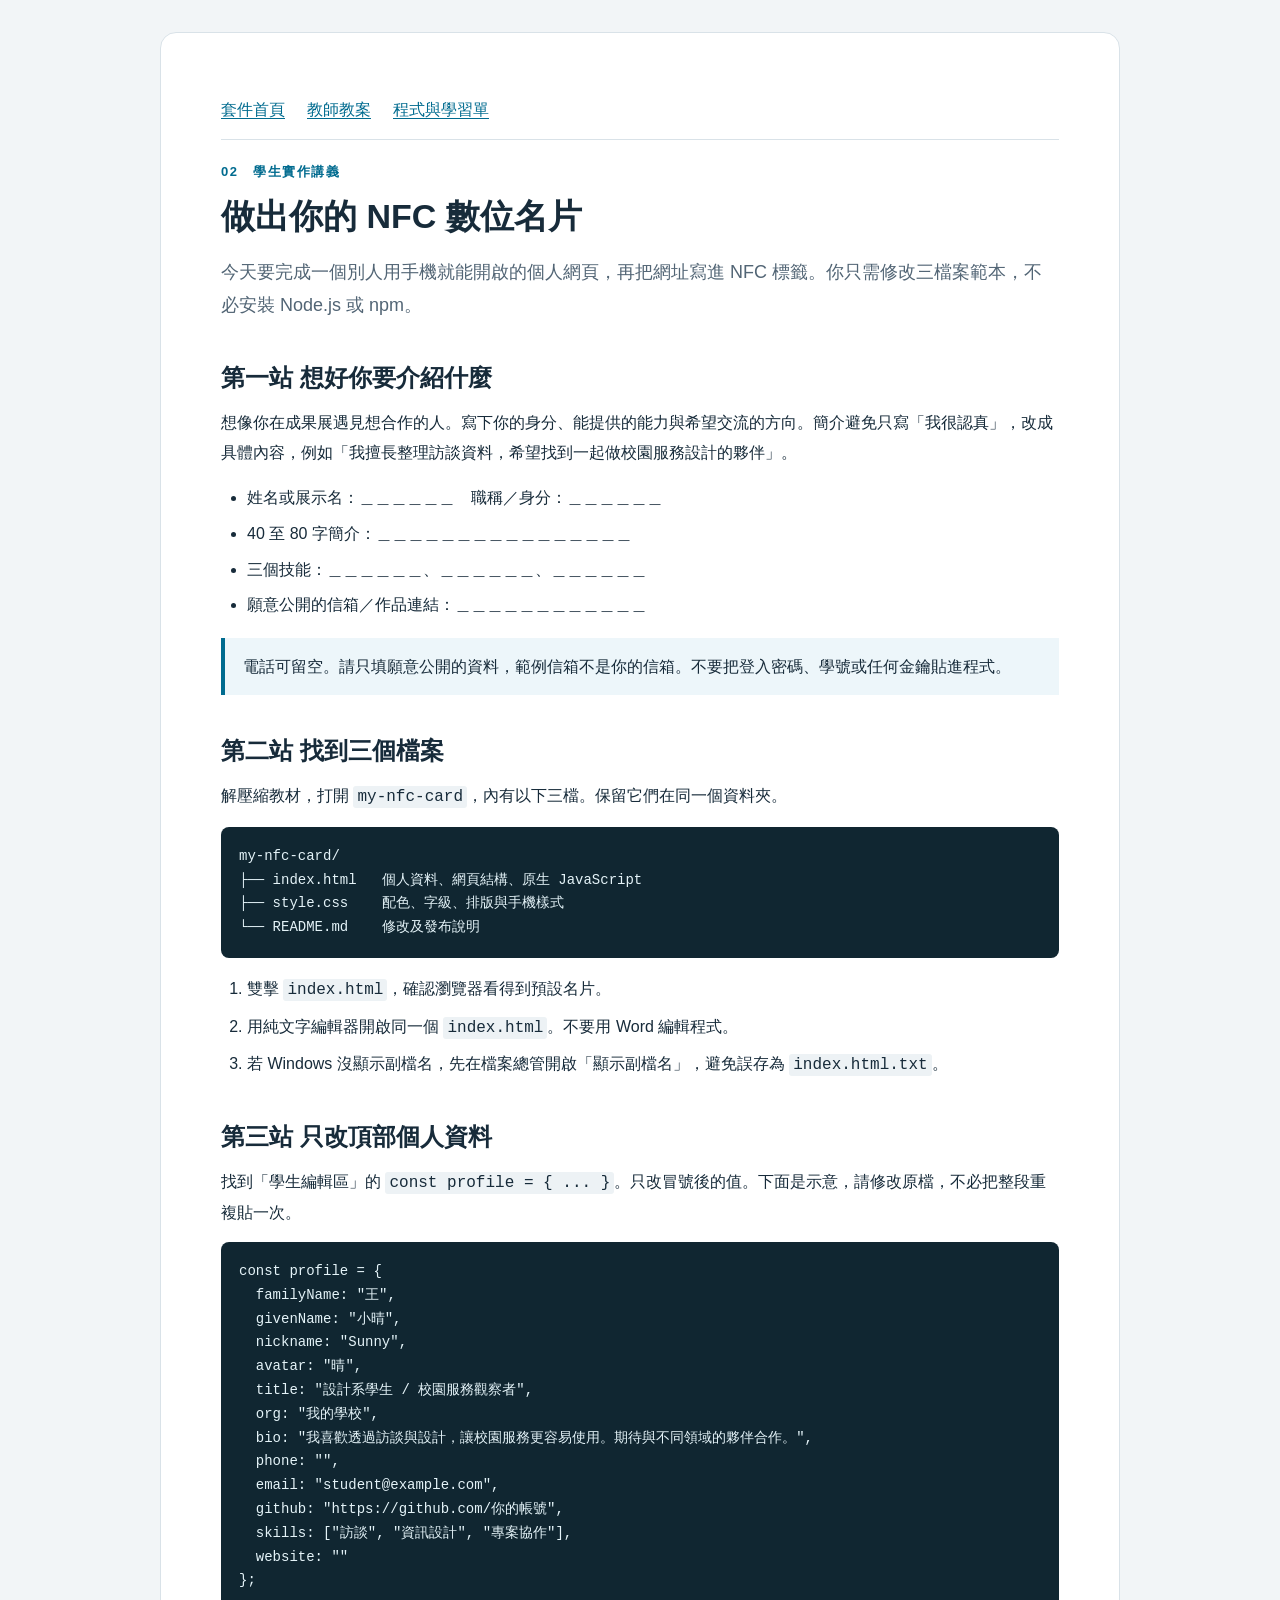
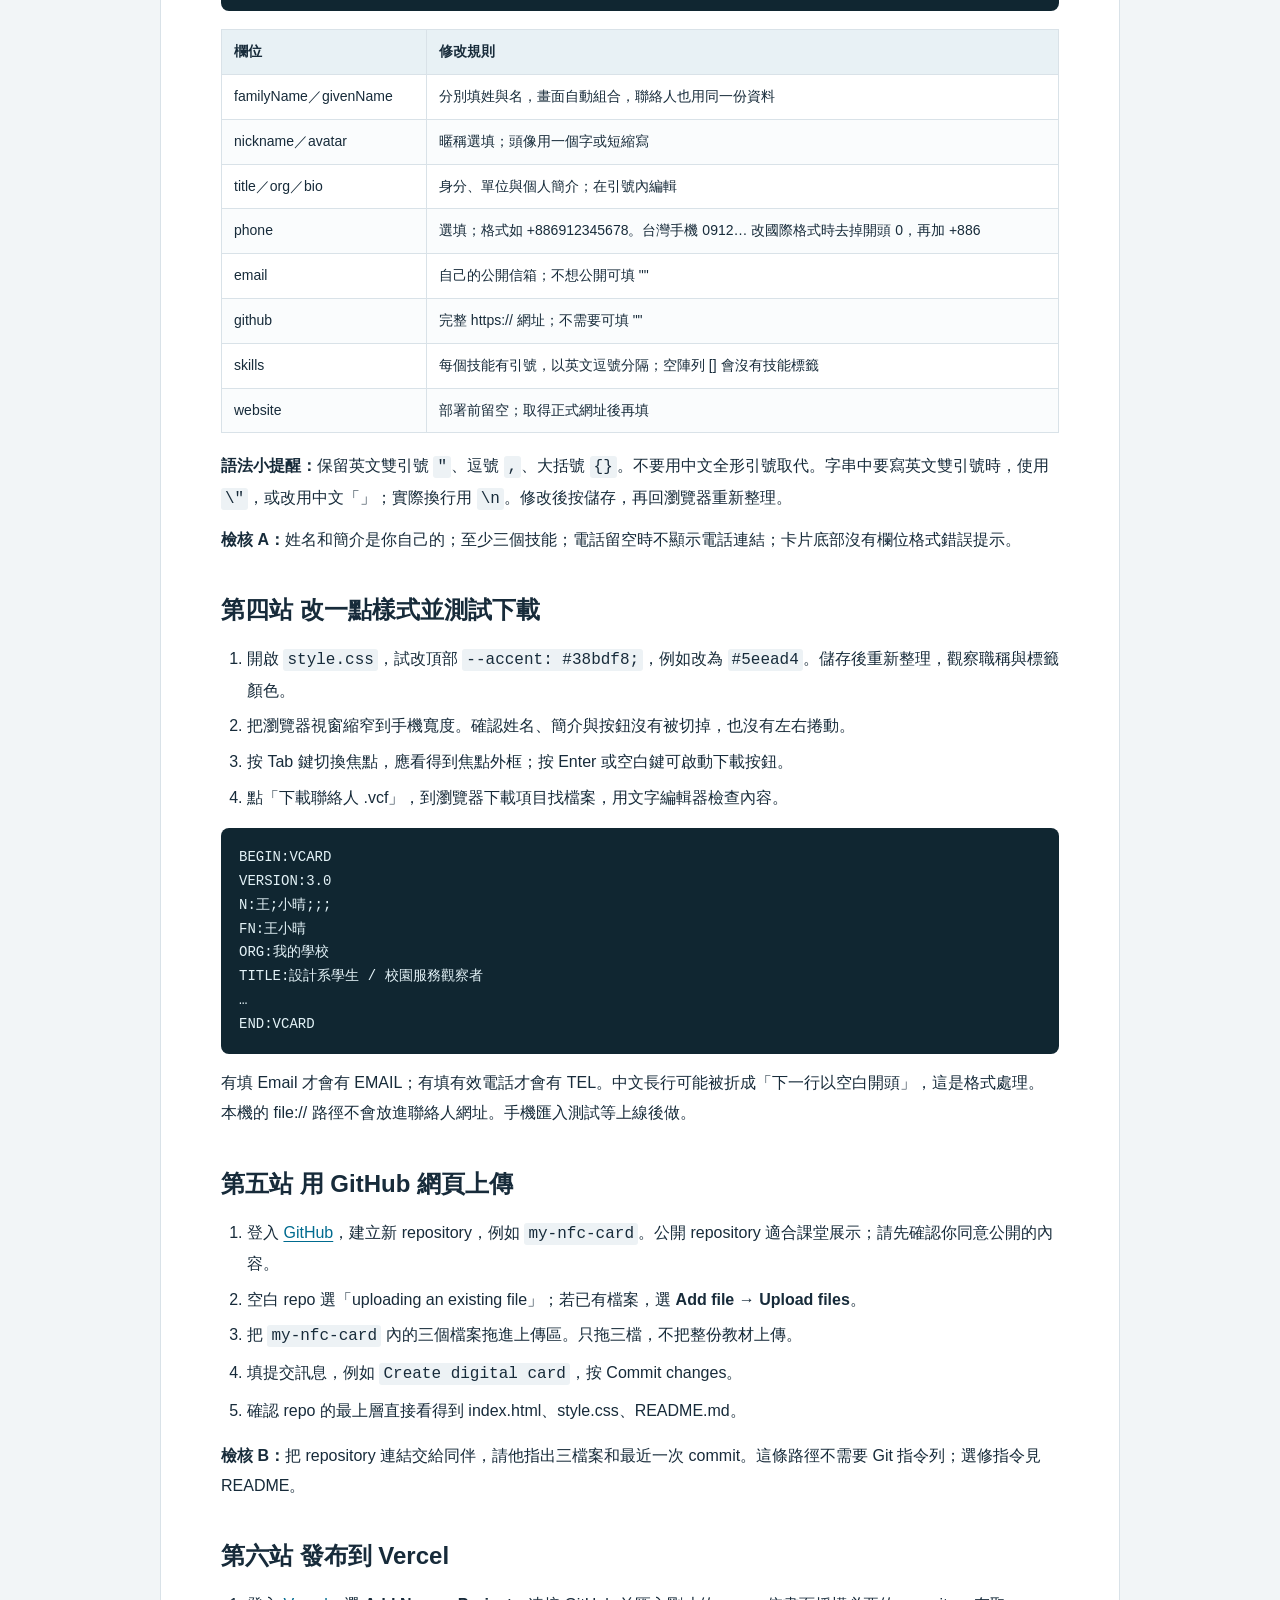
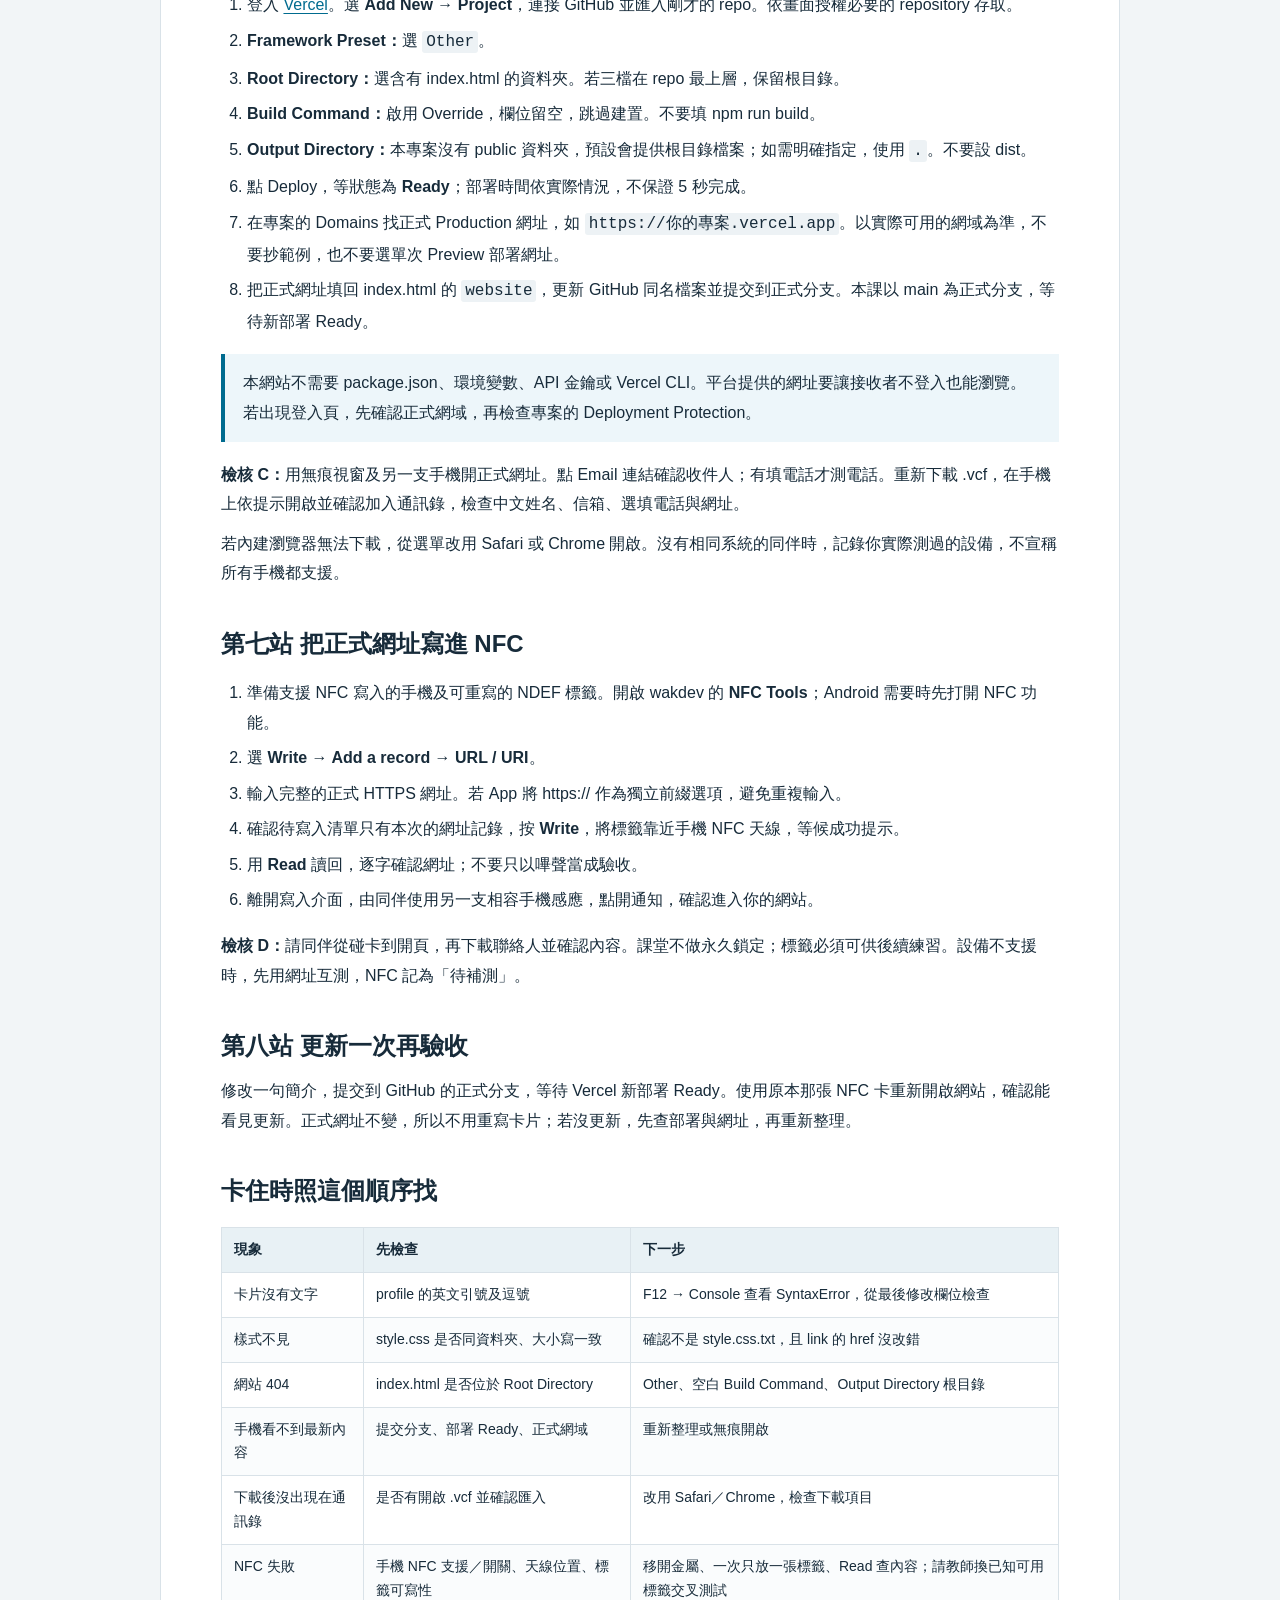
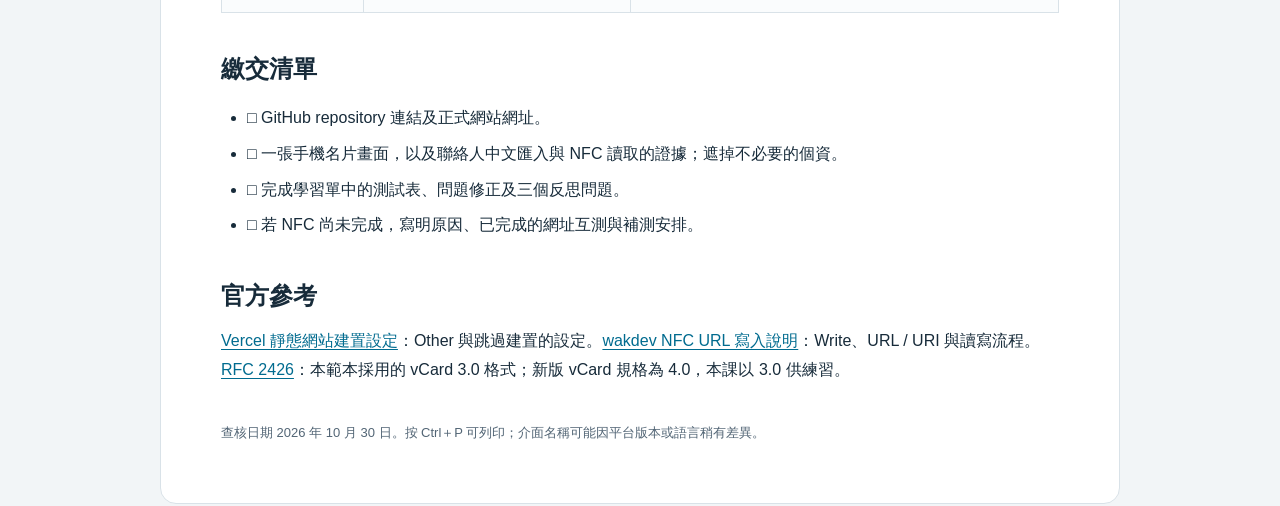
==== 02學生實作講義.html @ 0316d036 "Add NFC card lessons, worksheets, and static card template" ====
<!doctype html><html lang="zh-TW"><head><meta charset="utf-8"><meta name="viewport" content="width=device-width,initial-scale=1"><title>NFC 數位名片學生實作講義</title><link rel="stylesheet" href="教材樣式.css"></head><body><main>
<nav><a href="開始閱讀.html">套件首頁</a><a href="01教師教案.html">教師教案</a><a href="03程式導讀與學習單.html">程式與學習單</a></nav>
<header><p class="eyebrow">02　學生實作講義</p><h1>做出你的 NFC 數位名片</h1><p class="lead">今天要完成一個別人用手機就能開啟的個人網頁，再把網址寫進 NFC 標籤。你只需修改三檔案範本，不必安裝 Node.js 或 npm。</p></header>
<h2>第一站 想好你要介紹什麼</h2><p>想像你在成果展遇見想合作的人。寫下你的身分、能提供的能力與希望交流的方向。簡介避免只寫「我很認真」，改成具體內容，例如「我擅長整理訪談資料，希望找到一起做校園服務設計的夥伴」。</p><ul><li>姓名或展示名：＿＿＿＿＿＿　職稱／身分：＿＿＿＿＿＿</li><li>40 至 80 字簡介：＿＿＿＿＿＿＿＿＿＿＿＿＿＿＿＿</li><li>三個技能：＿＿＿＿＿＿、＿＿＿＿＿＿、＿＿＿＿＿＿</li><li>願意公開的信箱／作品連結：＿＿＿＿＿＿＿＿＿＿＿＿</li></ul><div class="note">電話可留空。請只填願意公開的資料，範例信箱不是你的信箱。不要把登入密碼、學號或任何金鑰貼進程式。</div>
<h2>第二站 找到三個檔案</h2><p>解壓縮教材，打開 <code>my-nfc-card</code>，內有以下三檔。保留它們在同一個資料夾。</p><pre>my-nfc-card/
├── index.html   個人資料、網頁結構、原生 JavaScript
├── style.css    配色、字級、排版與手機樣式
└── README.md    修改及發布說明</pre><ol><li>雙擊 <code>index.html</code>，確認瀏覽器看得到預設名片。</li><li>用純文字編輯器開啟同一個 <code>index.html</code>。不要用 Word 編輯程式。</li><li>若 Windows 沒顯示副檔名，先在檔案總管開啟「顯示副檔名」，避免誤存為 <code>index.html.txt</code>。</li></ol>
<h2>第三站 只改頂部個人資料</h2><p>找到「學生編輯區」的 <code>const profile = { ... }</code>。只改冒號後的值。下面是示意，請修改原檔，不必把整段重複貼一次。</p><pre><code>const profile = {
  familyName: "王",
  givenName: "小晴",
  nickname: "Sunny",
  avatar: "晴",
  title: "設計系學生 / 校園服務觀察者",
  org: "我的學校",
  bio: "我喜歡透過訪談與設計，讓校園服務更容易使用。期待與不同領域的夥伴合作。",
  phone: "",
  email: "student@example.com",
  github: "https://github.com/你的帳號",
  skills: ["訪談", "資訊設計", "專案協作"],
  website: ""
};</code></pre>
<table><thead><tr><th>欄位</th><th>修改規則</th></tr></thead><tbody><tr><td>familyName／givenName</td><td>分別填姓與名，畫面自動組合，聯絡人也用同一份資料</td></tr><tr><td>nickname／avatar</td><td>暱稱選填；頭像用一個字或短縮寫</td></tr><tr><td>title／org／bio</td><td>身分、單位與個人簡介；在引號內編輯</td></tr><tr><td>phone</td><td>選填；格式如 +886912345678。台灣手機 0912… 改國際格式時去掉開頭 0，再加 +886</td></tr><tr><td>email</td><td>自己的公開信箱；不想公開可填 ""</td></tr><tr><td>github</td><td>完整 https:// 網址；不需要可填 ""</td></tr><tr><td>skills</td><td>每個技能有引號，以英文逗號分隔；空陣列 [] 會沒有技能標籤</td></tr><tr><td>website</td><td>部署前留空；取得正式網址後再填</td></tr></tbody></table>
<p><strong>語法小提醒：</strong>保留英文雙引號 <code>"</code>、逗號 <code>,</code>、大括號 <code>{}</code>。不要用中文全形引號取代。字串中要寫英文雙引號時，使用 <code>\"</code>，或改用中文「」；實際換行用 <code>\n</code>。修改後按儲存，再回瀏覽器重新整理。</p>
<p><strong>檢核 A：</strong>姓名和簡介是你自己的；至少三個技能；電話留空時不顯示電話連結；卡片底部沒有欄位格式錯誤提示。</p>
<h2>第四站 改一點樣式並測試下載</h2><ol><li>開啟 <code>style.css</code>，試改頂部 <code>--accent: #38bdf8;</code>，例如改為 <code>#5eead4</code>。儲存後重新整理，觀察職稱與標籤顏色。</li><li>把瀏覽器視窗縮窄到手機寬度。確認姓名、簡介與按鈕沒有被切掉，也沒有左右捲動。</li><li>按 Tab 鍵切換焦點，應看得到焦點外框；按 Enter 或空白鍵可啟動下載按鈕。</li><li>點「下載聯絡人 .vcf」，到瀏覽器下載項目找檔案，用文字編輯器檢查內容。</li></ol><pre>BEGIN:VCARD
VERSION:3.0
N:王;小晴;;;
FN:王小晴
ORG:我的學校
TITLE:設計系學生 / 校園服務觀察者
…
END:VCARD</pre><p>有填 Email 才會有 EMAIL；有填有效電話才會有 TEL。中文長行可能被折成「下一行以空白開頭」，這是格式處理。本機的 file:// 路徑不會放進聯絡人網址。手機匯入測試等上線後做。</p>
<h2>第五站 用 GitHub 網頁上傳</h2><ol><li>登入 <a href="https://github.com/">GitHub</a>，建立新 repository，例如 <code>my-nfc-card</code>。公開 repository 適合課堂展示；請先確認你同意公開的內容。</li><li>空白 repo 選「uploading an existing file」；若已有檔案，選 <strong>Add file → Upload files</strong>。</li><li>把 <code>my-nfc-card</code> 內的三個檔案拖進上傳區。只拖三檔，不把整份教材上傳。</li><li>填提交訊息，例如 <code>Create digital card</code>，按 Commit changes。</li><li>確認 repo 的最上層直接看得到 index.html、style.css、README.md。</li></ol><p><strong>檢核 B：</strong>把 repository 連結交給同伴，請他指出三檔案和最近一次 commit。這條路徑不需要 Git 指令列；選修指令見 README。</p>
<h2>第六站 發布到 Vercel</h2><ol><li>登入 <a href="https://vercel.com/">Vercel</a>。選 <strong>Add New → Project</strong>，連接 GitHub 並匯入剛才的 repo。依畫面授權必要的 repository 存取。</li><li><strong>Framework Preset：</strong>選 <code>Other</code>。</li><li><strong>Root Directory：</strong>選含有 index.html 的資料夾。若三檔在 repo 最上層，保留根目錄。</li><li><strong>Build Command：</strong>啟用 Override，欄位留空，跳過建置。不要填 npm run build。</li><li><strong>Output Directory：</strong>本專案沒有 public 資料夾，預設會提供根目錄檔案；如需明確指定，使用 <code>.</code>。不要設 dist。</li><li>點 Deploy，等狀態為 <strong>Ready</strong>；部署時間依實際情況，不保證 5 秒完成。</li><li>在專案的 Domains 找正式 Production 網址，如 <code>https://你的專案.vercel.app</code>。以實際可用的網域為準，不要抄範例，也不要選單次 Preview 部署網址。</li><li>把正式網址填回 index.html 的 <code>website</code>，更新 GitHub 同名檔案並提交到正式分支。本課以 main 為正式分支，等待新部署 Ready。</li></ol>
<div class="note">本網站不需要 package.json、環境變數、API 金鑰或 Vercel CLI。平台提供的網址要讓接收者不登入也能瀏覽。若出現登入頁，先確認正式網域，再檢查專案的 Deployment Protection。</div><p><strong>檢核 C：</strong>用無痕視窗及另一支手機開正式網址。點 Email 連結確認收件人；有填電話才測電話。重新下載 .vcf，在手機上依提示開啟並確認加入通訊錄，檢查中文姓名、信箱、選填電話與網址。</p><p>若內建瀏覽器無法下載，從選單改用 Safari 或 Chrome 開啟。沒有相同系統的同伴時，記錄你實際測過的設備，不宣稱所有手機都支援。</p>
<h2>第七站 把正式網址寫進 NFC</h2><ol><li>準備支援 NFC 寫入的手機及可重寫的 NDEF 標籤。開啟 wakdev 的 <strong>NFC Tools</strong>；Android 需要時先打開 NFC 功能。</li><li>選 <strong>Write → Add a record → URL / URI</strong>。</li><li>輸入完整的正式 HTTPS 網址。若 App 將 https:// 作為獨立前綴選項，避免重複輸入。</li><li>確認待寫入清單只有本次的網址記錄，按 <strong>Write</strong>，將標籤靠近手機 NFC 天線，等候成功提示。</li><li>用 <strong>Read</strong> 讀回，逐字確認網址；不要只以嗶聲當成驗收。</li><li>離開寫入介面，由同伴使用另一支相容手機感應，點開通知，確認進入你的網站。</li></ol><p><strong>檢核 D：</strong>請同伴從碰卡到開頁，再下載聯絡人並確認內容。課堂不做永久鎖定；標籤必須可供後續練習。設備不支援時，先用網址互測，NFC 記為「待補測」。</p>
<h2>第八站 更新一次再驗收</h2><p>修改一句簡介，提交到 GitHub 的正式分支，等待 Vercel 新部署 Ready。使用原本那張 NFC 卡重新開啟網站，確認能看見更新。正式網址不變，所以不用重寫卡片；若沒更新，先查部署與網址，再重新整理。</p>
<h2>卡住時照這個順序找</h2><table><thead><tr><th>現象</th><th>先檢查</th><th>下一步</th></tr></thead><tbody><tr><td>卡片沒有文字</td><td>profile 的英文引號及逗號</td><td>F12 → Console 查看 SyntaxError，從最後修改欄位檢查</td></tr><tr><td>樣式不見</td><td>style.css 是否同資料夾、大小寫一致</td><td>確認不是 style.css.txt，且 link 的 href 沒改錯</td></tr><tr><td>網站 404</td><td>index.html 是否位於 Root Directory</td><td>Other、空白 Build Command、Output Directory 根目錄</td></tr><tr><td>手機看不到最新內容</td><td>提交分支、部署 Ready、正式網域</td><td>重新整理或無痕開啟</td></tr><tr><td>下載後沒出現在通訊錄</td><td>是否有開啟 .vcf 並確認匯入</td><td>改用 Safari／Chrome，檢查下載項目</td></tr><tr><td>NFC 失敗</td><td>手機 NFC 支援／開關、天線位置、標籤可寫性</td><td>移開金屬、一次只放一張標籤、Read 查內容；請教師換已知可用標籤交叉測試</td></tr></tbody></table>
<h2>繳交清單</h2><ul><li>□ GitHub repository 連結及正式網站網址。</li><li>□ 一張手機名片畫面，以及聯絡人中文匯入與 NFC 讀取的證據；遮掉不必要的個資。</li><li>□ 完成學習單中的測試表、問題修正及三個反思問題。</li><li>□ 若 NFC 尚未完成，寫明原因、已完成的網址互測與補測安排。</li></ul>
<h2>官方參考</h2><p><a href="https://vercel.com/docs/builds/configure-a-build">Vercel 靜態網站建置設定</a>：Other 與跳過建置的設定。<a href="https://www.wakdev.com/en/knowledge-base/how-to-guides/how-to-write-a-link-url-on-an-nfc-chip.html">wakdev NFC URL 寫入說明</a>：Write、URL / URI 與讀寫流程。<a href="https://www.rfc-editor.org/rfc/rfc2426">RFC 2426</a>：本範本採用的 vCard 3.0 格式；新版 vCard 規格為 4.0，本課以 3.0 供練習。</p><p class="footer">查核日期 2026 年 10 月 30 日。按 Ctrl＋P 可列印；介面名稱可能因平台版本或語言稍有差異。</p>
</main></body></html>
---- 教材樣式.css ----
:root{--ink:#172b3a;--muted:#526575;--blue:#006b8f;--line:#d9e2e8;--paper:#fff;--bg:#f2f5f7}
*{box-sizing:border-box}body{margin:0;background:var(--bg);color:var(--ink);font-family:"Segoe UI","Microsoft JhengHei",sans-serif;line-height:1.85;font-size:16px}main{max-width:960px;margin:32px auto;background:var(--paper);padding:48px 60px;border:1px solid var(--line);border-radius:16px}header{margin-bottom:30px}.eyebrow{font-size:13px;letter-spacing:.12em;color:var(--blue);font-weight:700}h1{font-size:34px;line-height:1.35;margin:8px 0 16px}h2{font-size:24px;margin:38px 0 12px;line-height:1.5}h3{font-size:19px;margin:24px 0 8px}p{margin:10px 0}a{color:var(--blue);text-underline-offset:3px}nav{display:flex;flex-wrap:wrap;gap:10px 22px;padding:14px 0;margin-bottom:20px;border-bottom:1px solid var(--line)}.lead{font-size:18px;color:var(--muted)}.note{padding:14px 18px;background:#edf6fa;border-left:4px solid var(--blue);margin:18px 0}.meta{color:var(--muted);font-size:14px}.pill{display:inline-block;border:1px solid var(--line);padding:2px 10px;border-radius:20px;font-size:13px;margin-right:5px}table{width:100%;border-collapse:collapse;margin:18px 0;font-size:14px;line-height:1.7}th,td{padding:10px 12px;border:1px solid var(--line);text-align:left;vertical-align:top}th{background:#e8f1f5}tr:nth-child(even) td{background:#fafcfd}pre{background:#102631;color:#e4f3f8;padding:18px;border-radius:8px;overflow:auto;font-size:14px;line-height:1.7;white-space:pre-wrap;overflow-wrap:anywhere}code{font-family:Consolas,"Microsoft JhengHei",monospace}p code,li code,td code{background:#edf2f5;padding:2px 4px;border-radius:3px}li{margin:6px 0}ol,ul{padding-left:26px}.answer{min-height:72px;border:1px dashed #aabcc8;margin:10px 0 18px;padding:12px;color:var(--muted)}details{border:1px solid var(--line);padding:12px 16px;margin:14px 0}summary{cursor:pointer;font-weight:600}.flow{padding:20px;background:#edf6fa;border-radius:10px;text-align:center;font-weight:600;line-height:2.2}.footer{margin-top:36px;font-size:13px;color:var(--muted)}button{font:inherit;padding:8px 16px;background:var(--blue);color:#fff;border:0;border-radius:6px;cursor:pointer}.page{break-before:page}
@media(max-width:700px){main{margin:0;padding:28px 20px;border:0;border-radius:0}h1{font-size:28px}table{font-size:13px}th,td{padding:7px}nav{font-size:14px}}
@page{size:A4;margin:17mm 16mm}
@media print{body{background:white;font-size:10.5pt;line-height:1.7}main{margin:0;padding:0;max-width:none;border:0;border-radius:0}nav,.no-print{display:none}h1{font-size:24pt}h2{font-size:17pt;margin-top:22pt;break-after:avoid}h3{font-size:12pt;break-after:avoid}table{font-size:9pt}tr,pre,.note,.flow,details{break-inside:avoid}thead{display:table-header-group}p,li{orphans:3;widows:3}a{color:inherit}pre{background:#f1f4f5;color:#172b3a;border:1px solid #d9e2e8;font-size:9pt}.footer{font-size:9pt}.answer{min-height:60px}}
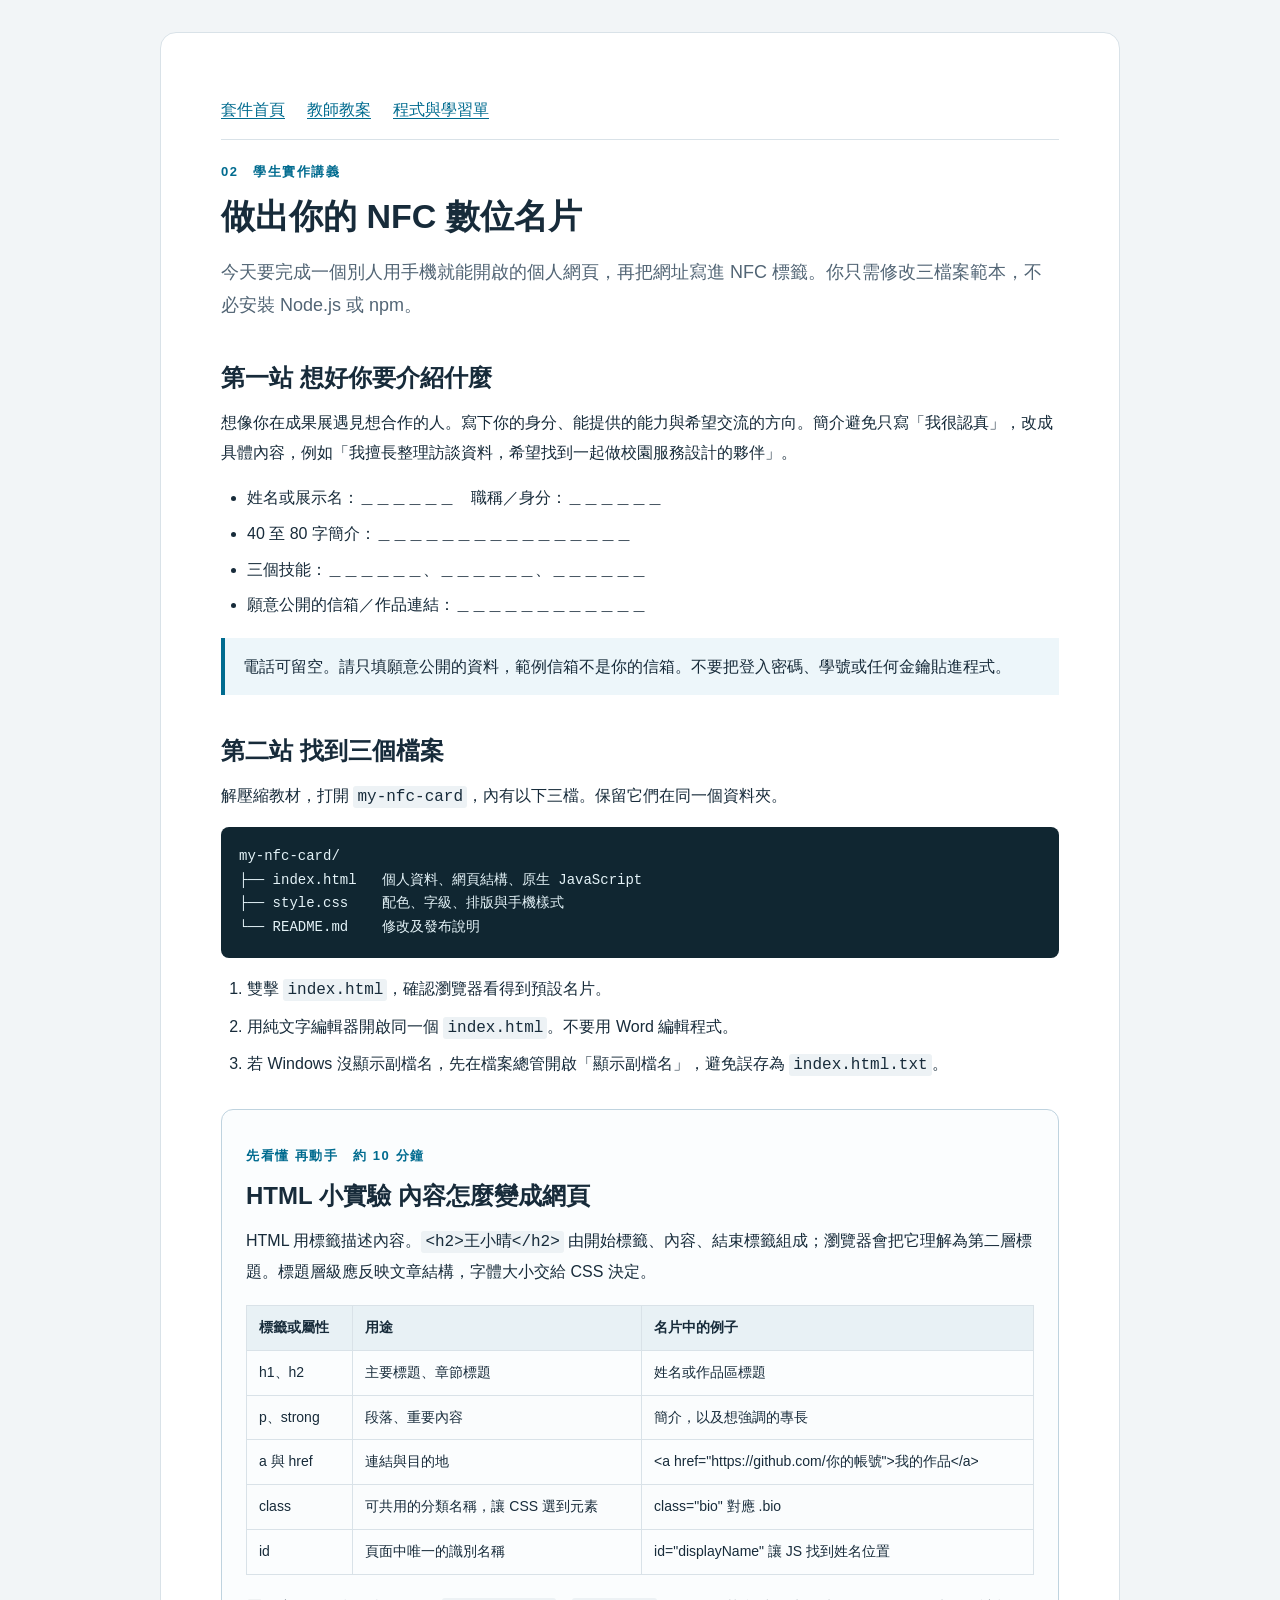
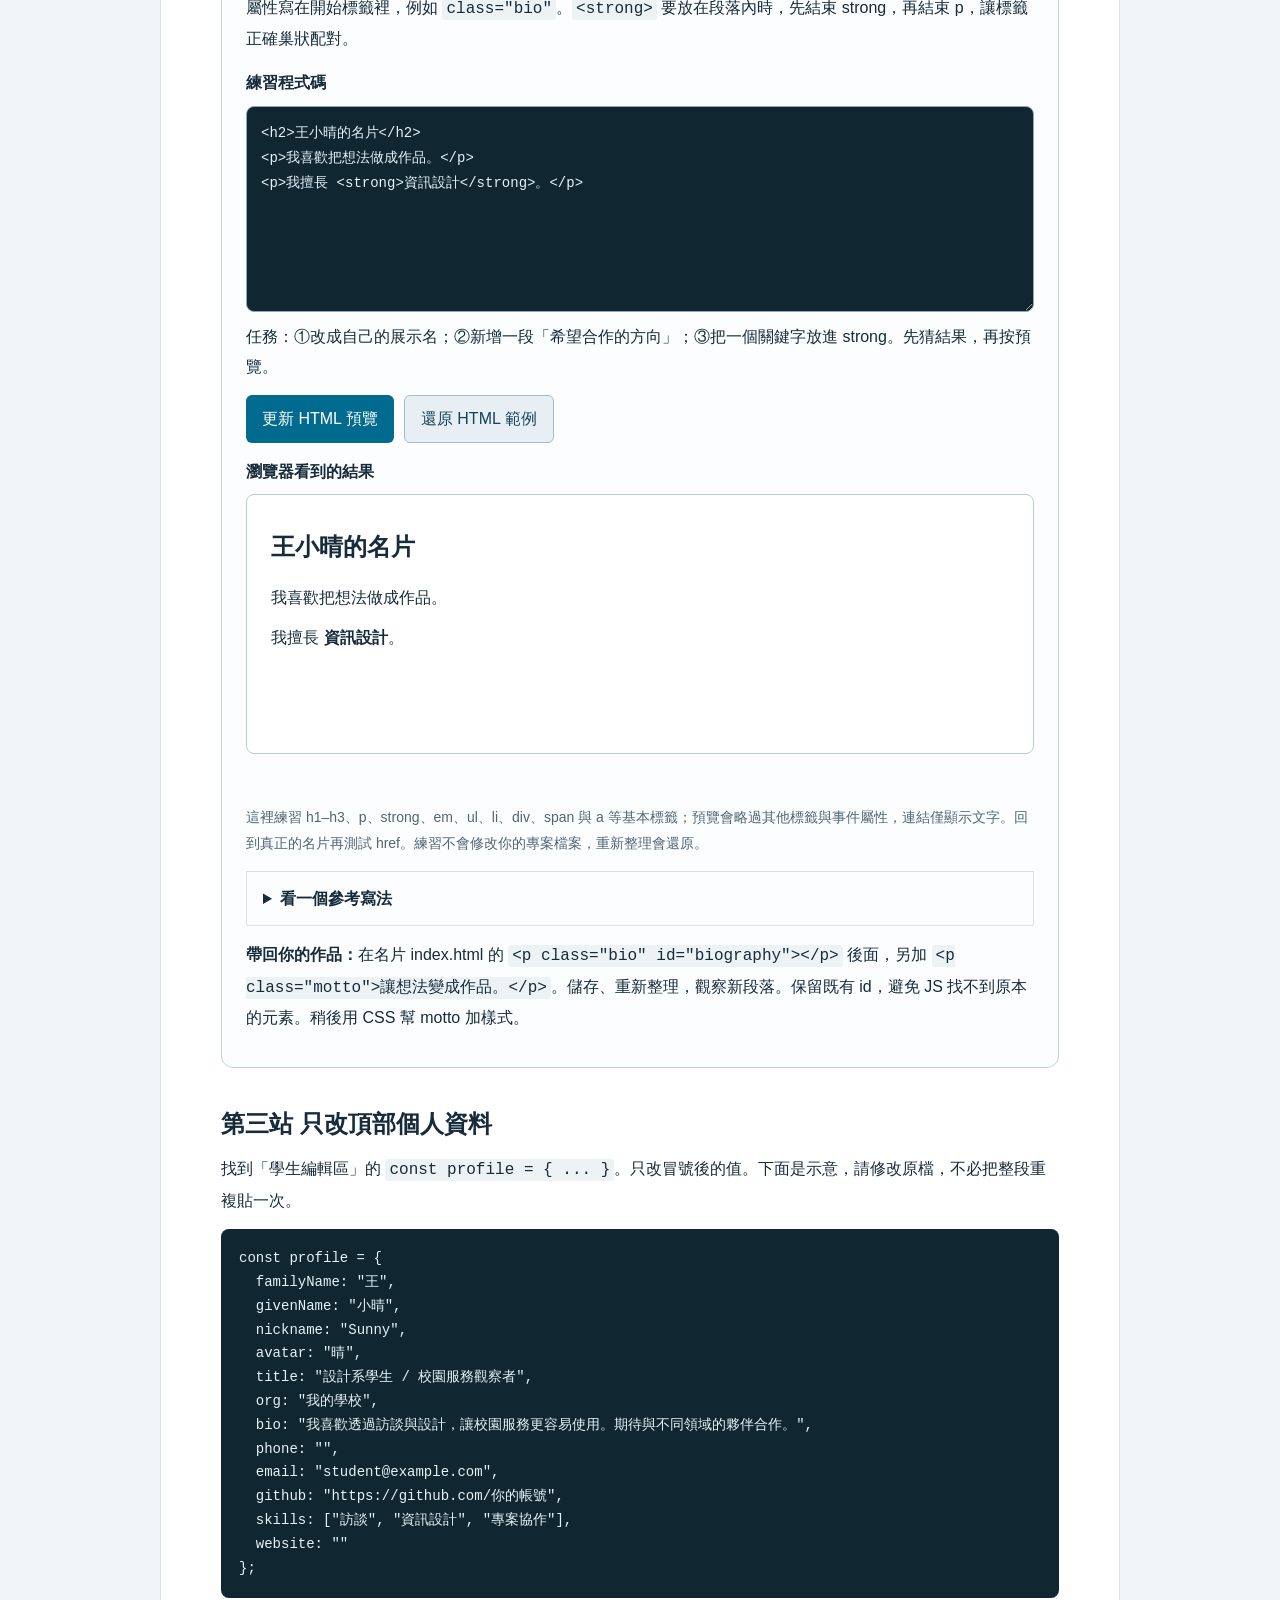
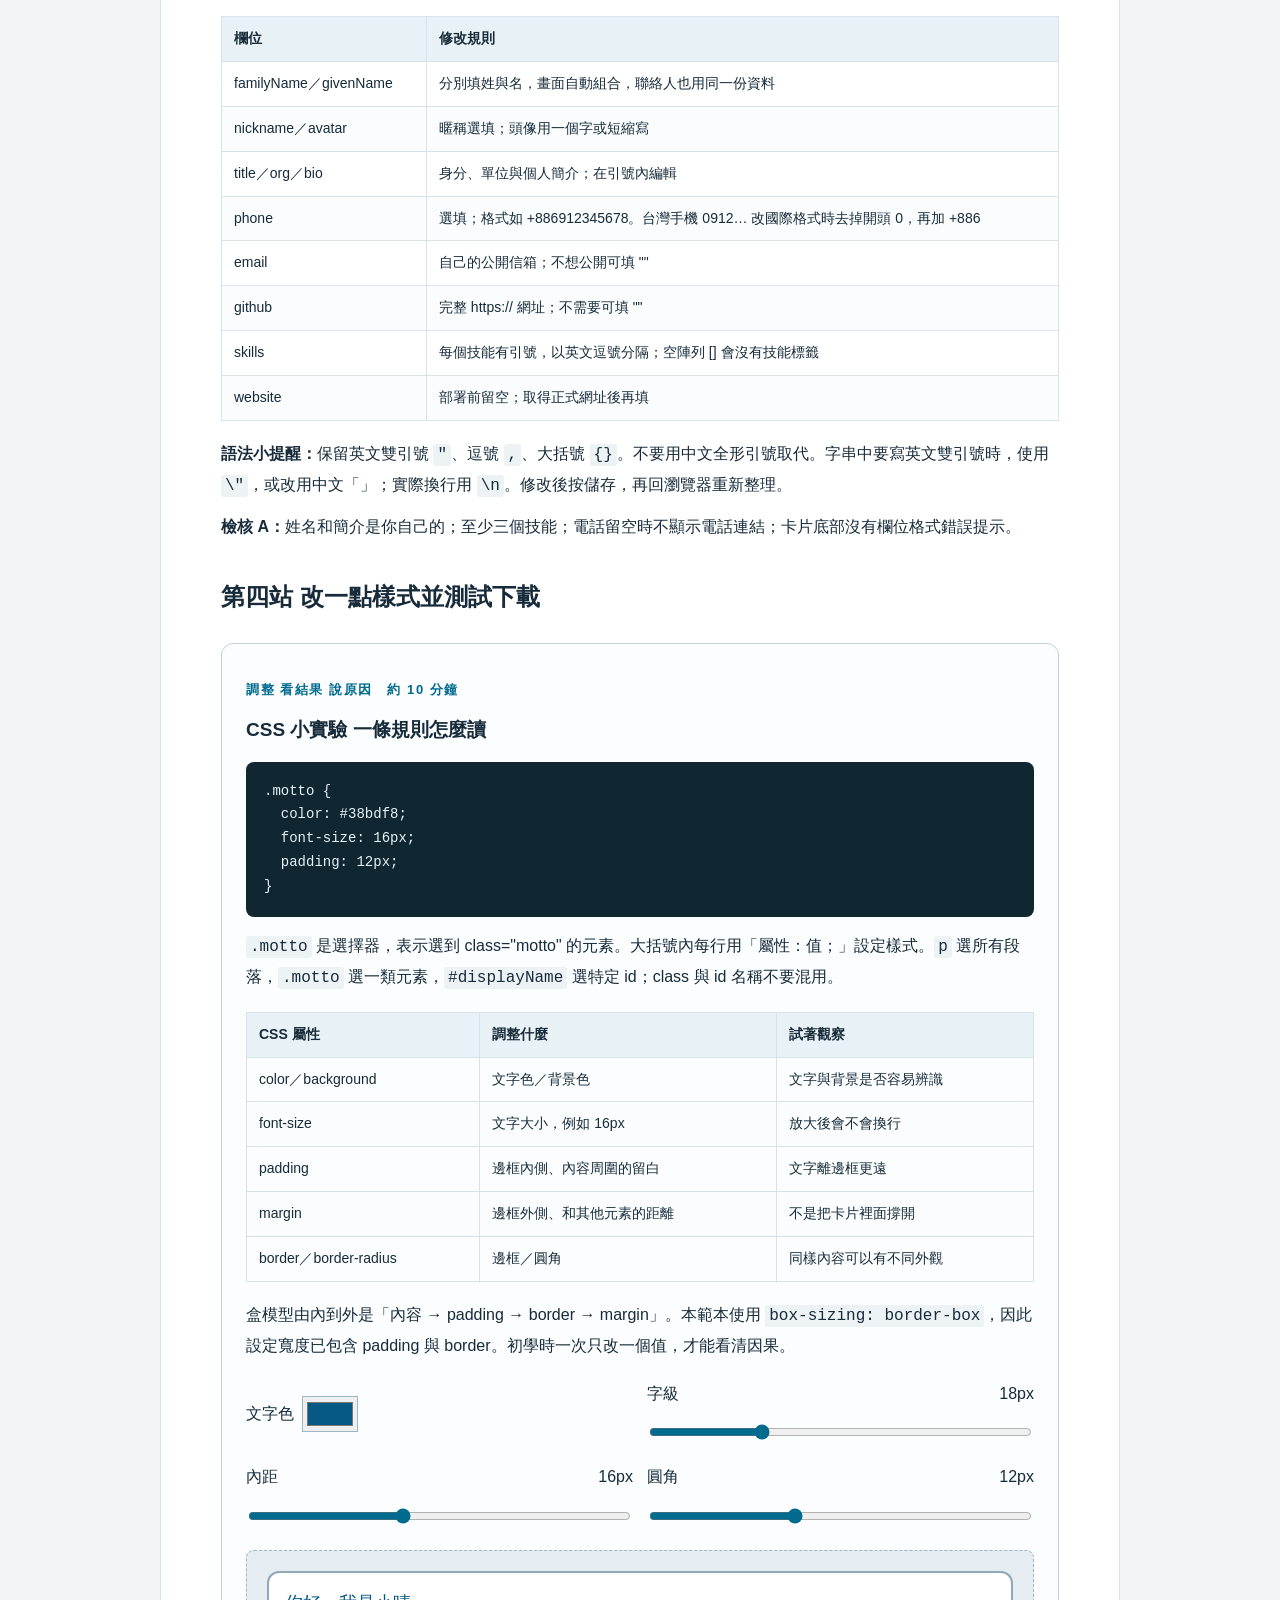
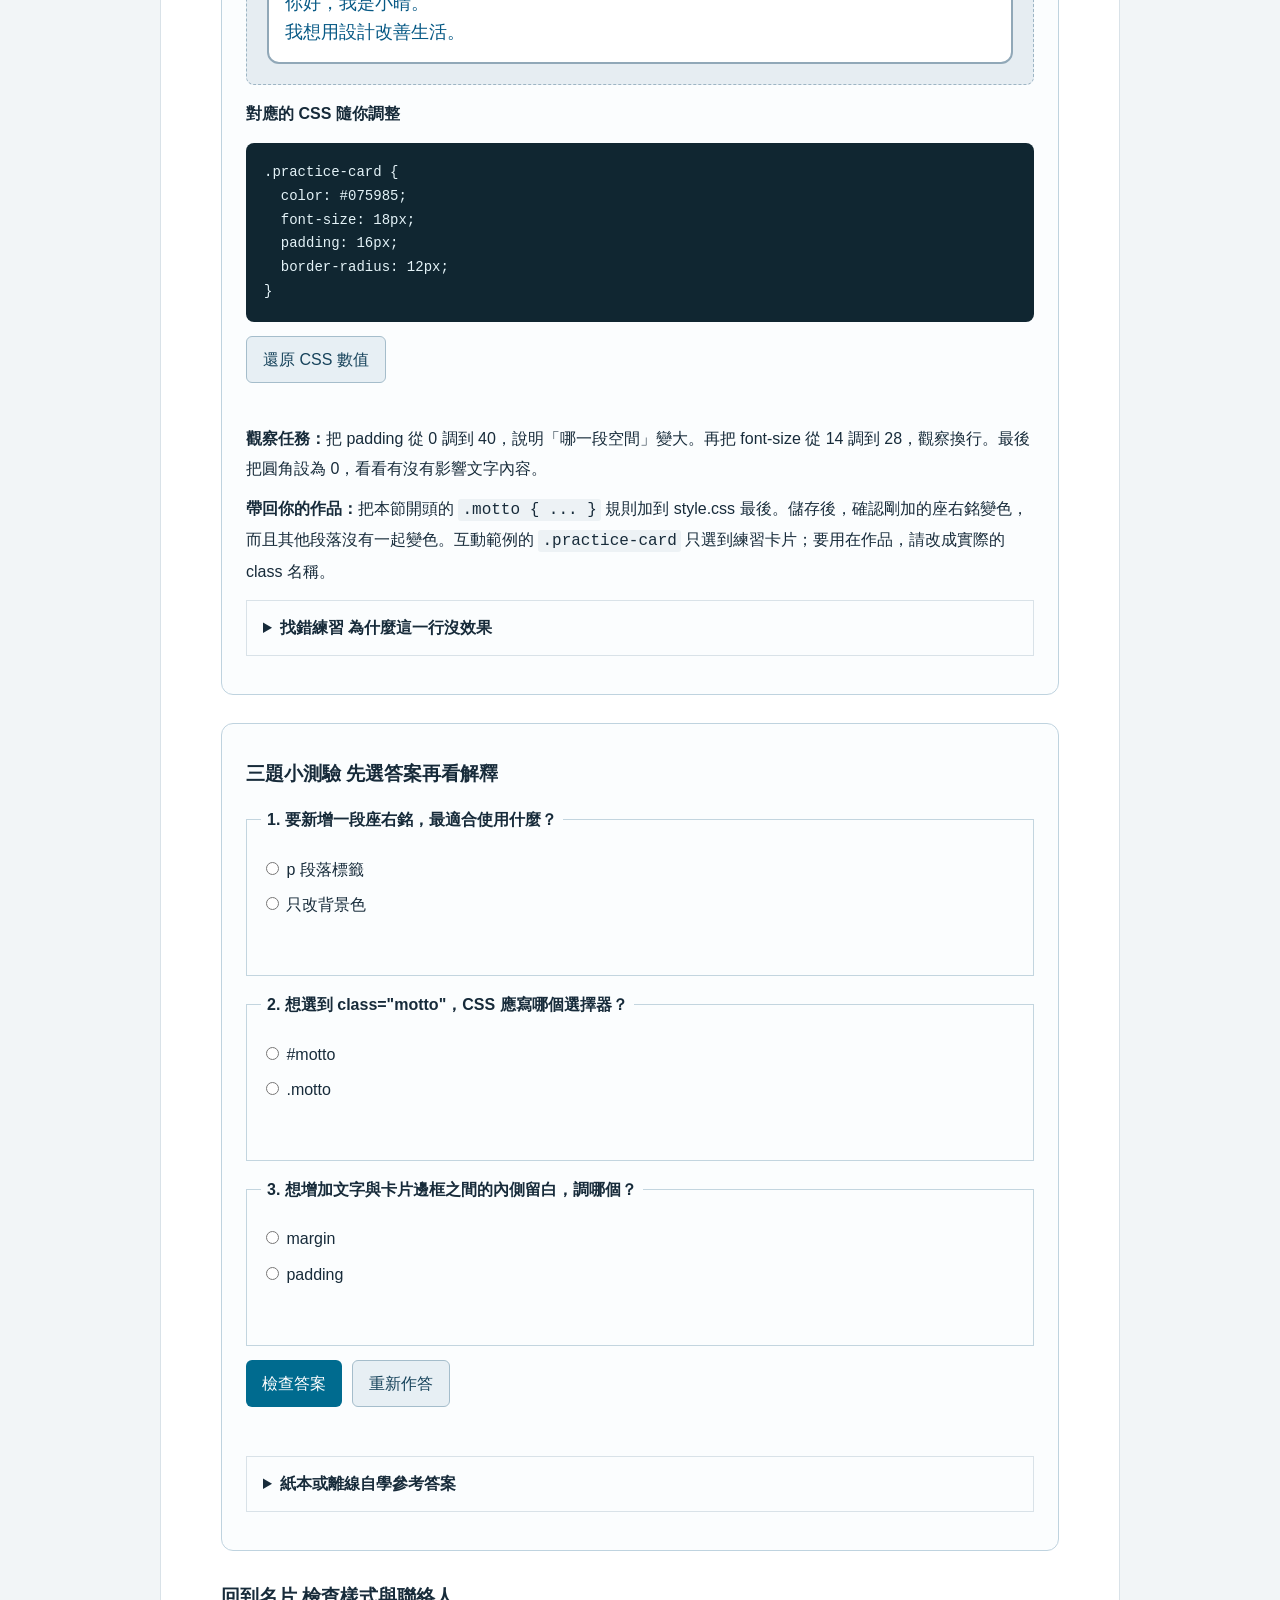
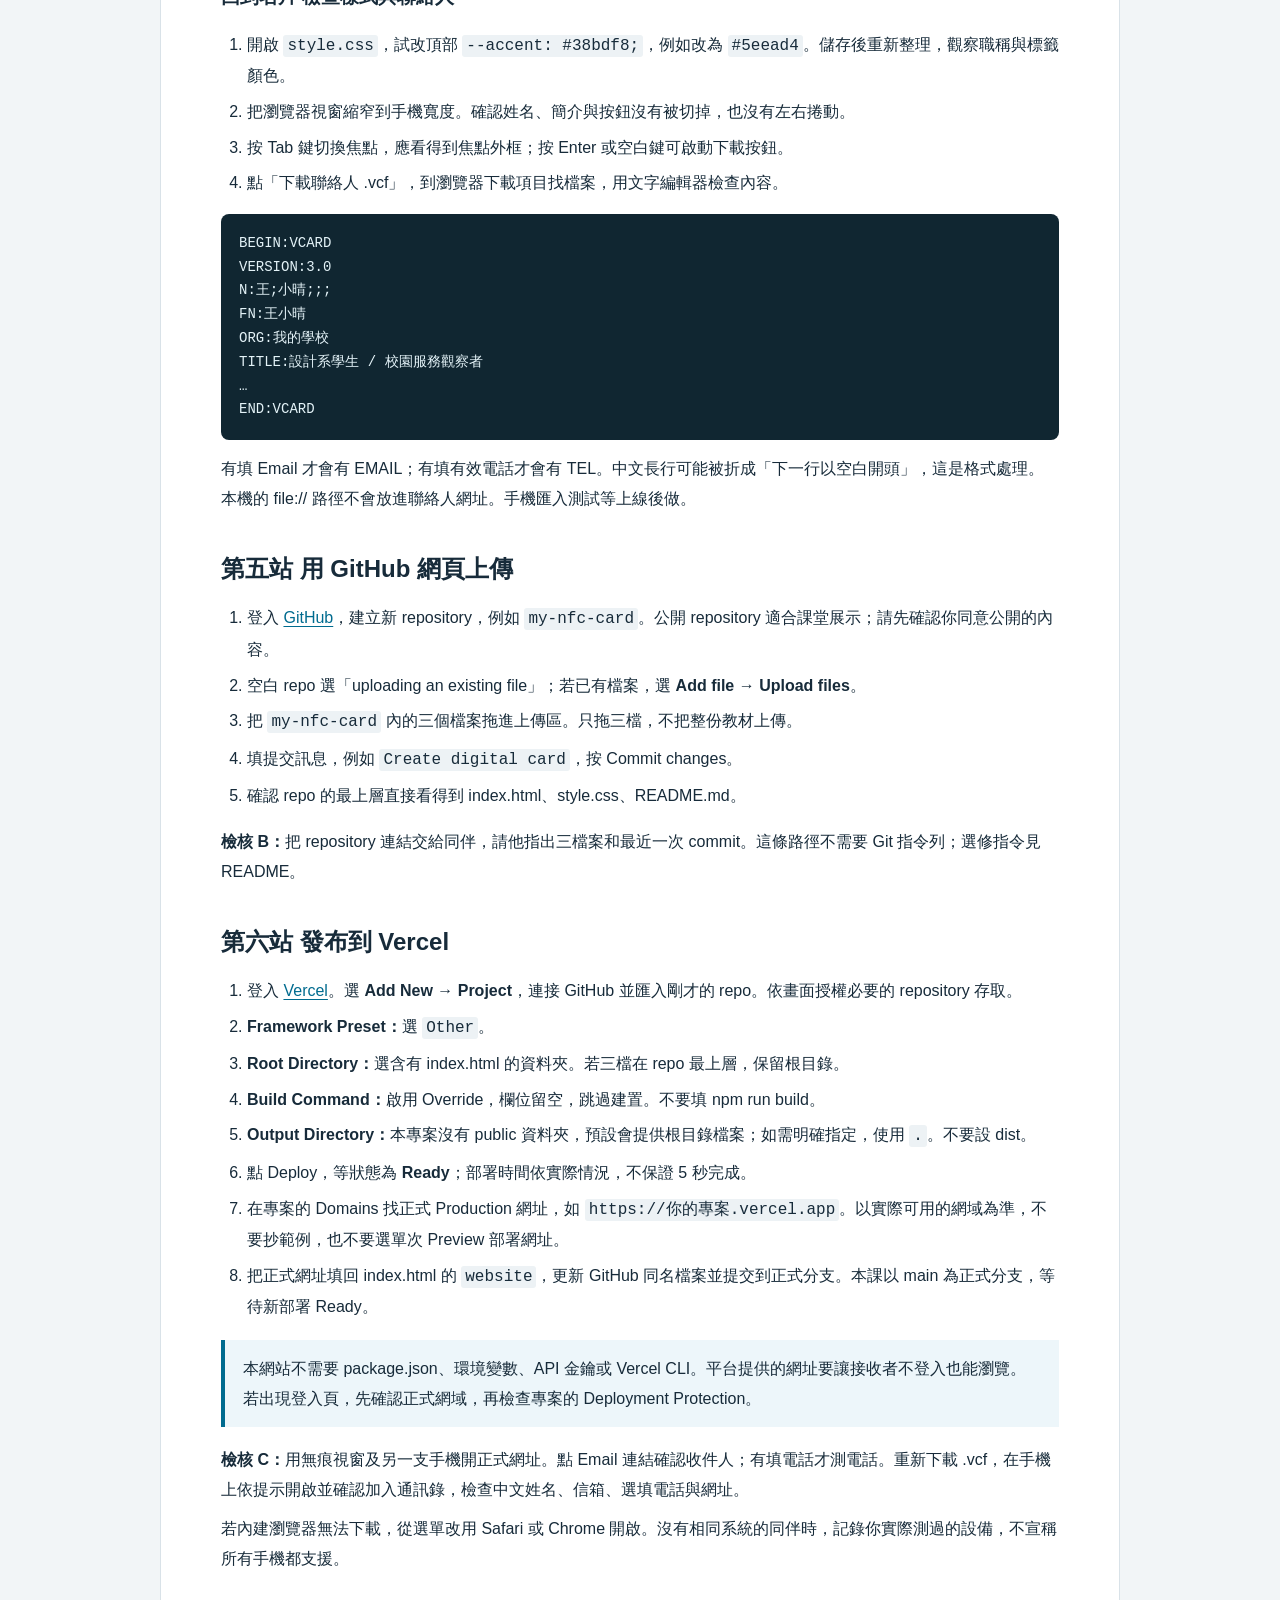
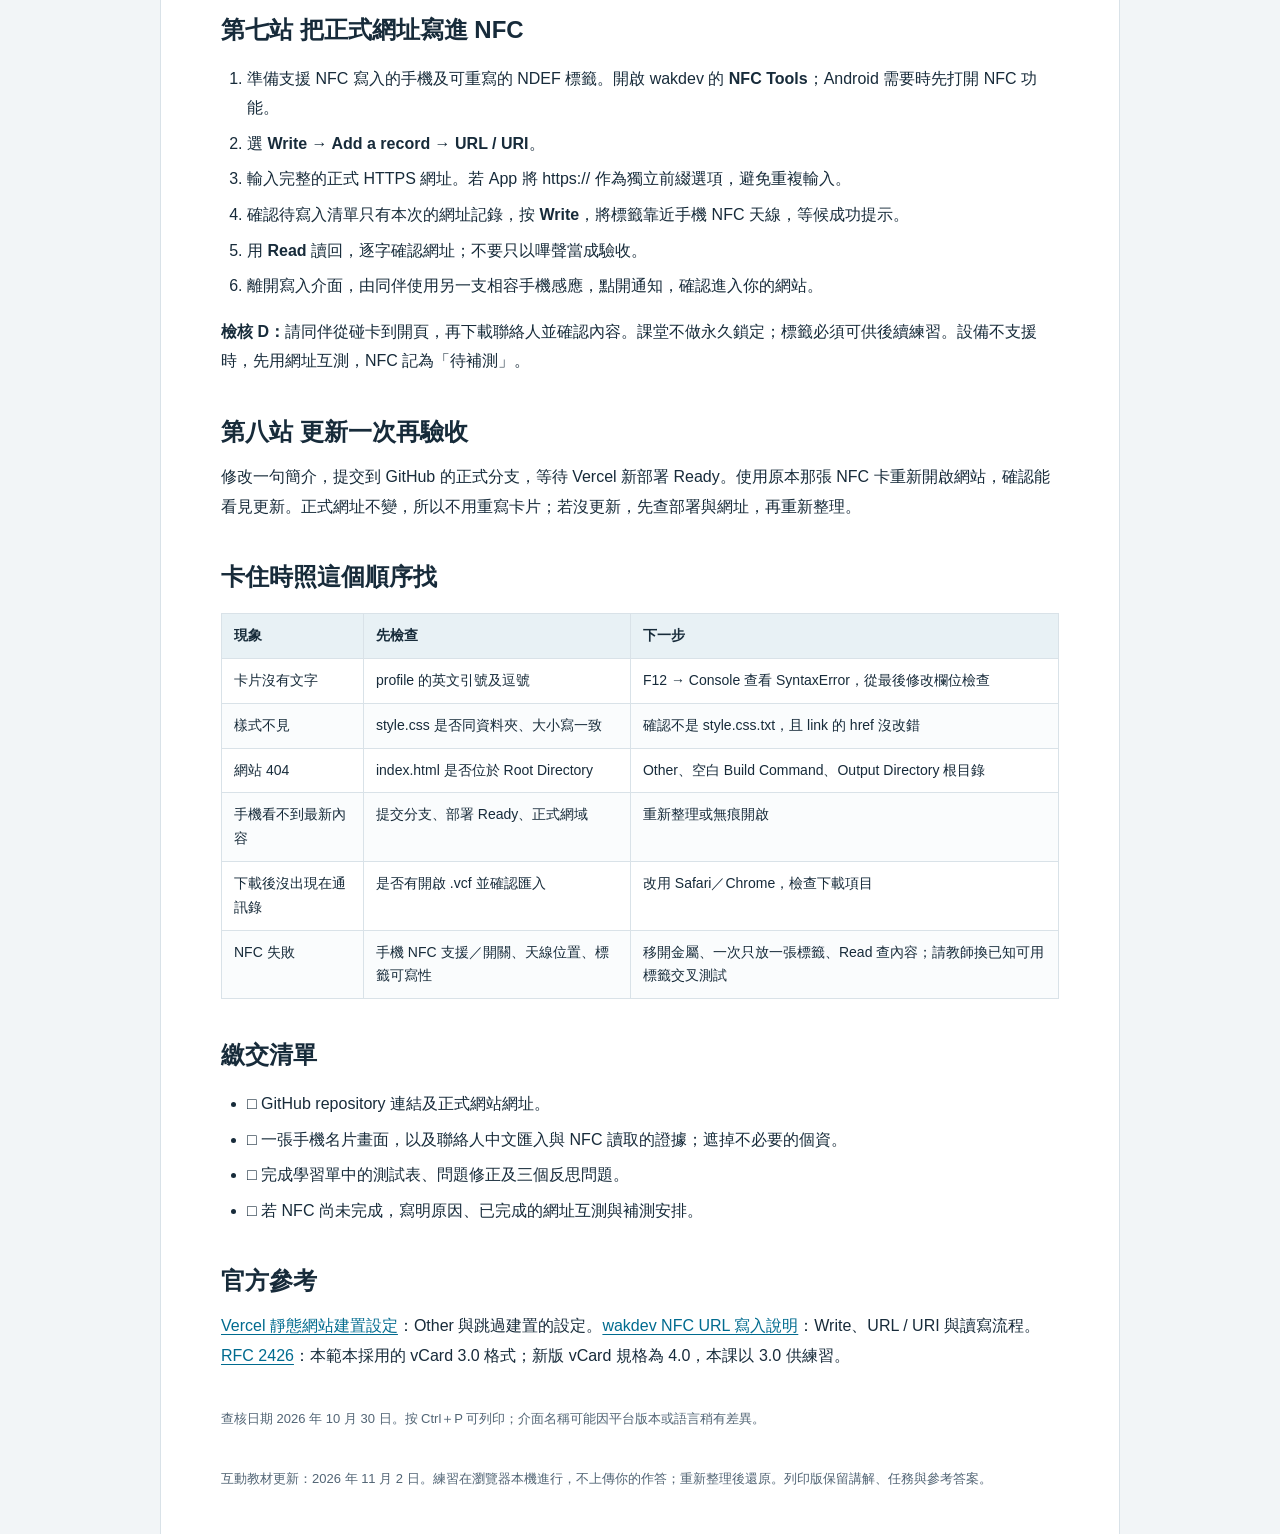
==== commit 5b117d42: "Add interactive HTML and CSS lessons and GitHub Pages entry" ====
--- a/02學生實作講義.html
+++ b/02學生實作講義.html
@@ -1,4 +1,4 @@
-<!doctype html><html lang="zh-TW"><head><meta charset="utf-8"><meta name="viewport" content="width=device-width,initial-scale=1"><title>NFC 數位名片學生實作講義</title><link rel="stylesheet" href="教材樣式.css"></head><body><main>
+<!doctype html><html lang="zh-TW"><head><meta charset="utf-8"><meta name="viewport" content="width=device-width,initial-scale=1"><title>NFC 數位名片學生實作講義</title><link rel="stylesheet" href="教材樣式.css"><script src="學生互動.js" defer></script></head><body><main>
 <nav><a href="開始閱讀.html">套件首頁</a><a href="01教師教案.html">教師教案</a><a href="03程式導讀與學習單.html">程式與學習單</a></nav>
 <header><p class="eyebrow">02　學生實作講義</p><h1>做出你的 NFC 數位名片</h1><p class="lead">今天要完成一個別人用手機就能開啟的個人網頁，再把網址寫進 NFC 標籤。你只需修改三檔案範本，不必安裝 Node.js 或 npm。</p></header>
 <h2>第一站 想好你要介紹什麼</h2><p>想像你在成果展遇見想合作的人。寫下你的身分、能提供的能力與希望交流的方向。簡介避免只寫「我很認真」，改成具體內容，例如「我擅長整理訪談資料，希望找到一起做校園服務設計的夥伴」。</p><ul><li>姓名或展示名：＿＿＿＿＿＿　職稱／身分：＿＿＿＿＿＿</li><li>40 至 80 字簡介：＿＿＿＿＿＿＿＿＿＿＿＿＿＿＿＿</li><li>三個技能：＿＿＿＿＿＿、＿＿＿＿＿＿、＿＿＿＿＿＿</li><li>願意公開的信箱／作品連結：＿＿＿＿＿＿＿＿＿＿＿＿</li></ul><div class="note">電話可留空。請只填願意公開的資料，範例信箱不是你的信箱。不要把登入密碼、學號或任何金鑰貼進程式。</div>
@@ -6,6 +6,28 @@
 ├── index.html   個人資料、網頁結構、原生 JavaScript
 ├── style.css    配色、字級、排版與手機樣式
 └── README.md    修改及發布說明</pre><ol><li>雙擊 <code>index.html</code>，確認瀏覽器看得到預設名片。</li><li>用純文字編輯器開啟同一個 <code>index.html</code>。不要用 Word 編輯程式。</li><li>若 Windows 沒顯示副檔名，先在檔案總管開啟「顯示副檔名」，避免誤存為 <code>index.html.txt</code>。</li></ol>
+<section id="html-lab" class="lesson-lab" aria-labelledby="html-heading">
+<p class="eyebrow">先看懂 再動手　約 10 分鐘</p><h2 id="html-heading">HTML 小實驗 內容怎麼變成網頁</h2>
+<p>HTML 用標籤描述內容。<code>&lt;h2&gt;王小晴&lt;/h2&gt;</code> 由開始標籤、內容、結束標籤組成；瀏覽器會把它理解為第二層標題。標題層級應反映文章結構，字體大小交給 CSS 決定。</p>
+<table><thead><tr><th>標籤或屬性</th><th>用途</th><th>名片中的例子</th></tr></thead><tbody><tr><td>h1、h2</td><td>主要標題、章節標題</td><td>姓名或作品區標題</td></tr><tr><td>p、strong</td><td>段落、重要內容</td><td>簡介，以及想強調的專長</td></tr><tr><td>a 與 href</td><td>連結與目的地</td><td>&lt;a href="https://github.com/你的帳號"&gt;我的作品&lt;/a&gt;</td></tr><tr><td>class</td><td>可共用的分類名稱，讓 CSS 選到元素</td><td>class="bio" 對應 .bio</td></tr><tr><td>id</td><td>頁面中唯一的識別名稱</td><td>id="displayName" 讓 JS 找到姓名位置</td></tr></tbody></table>
+<p>屬性寫在開始標籤裡，例如 <code>class="bio"</code>。<code>&lt;strong&gt;</code> 要放在段落內時，先結束 strong，再結束 p，讓標籤正確巢狀配對。</p>
+<div class="lab-interactive" hidden>
+<label for="htmlEditor" class="lab-label">練習程式碼</label><textarea id="htmlEditor" class="code-editor" rows="7" spellcheck="false" autocapitalize="off" aria-describedby="html-task">&lt;h2&gt;王小晴的名片&lt;/h2&gt;
+&lt;p&gt;我喜歡把想法做成作品。&lt;/p&gt;
+&lt;p&gt;我擅長 &lt;strong&gt;資訊設計&lt;/strong&gt;。&lt;/p&gt;</textarea>
+<p id="html-task">任務：①改成自己的展示名；②新增一段「希望合作的方向」；③把一個關鍵字放進 strong。先猜結果，再按預覽。</p>
+<div class="lab-actions"><button type="button" id="runHtml">更新 HTML 預覽</button><button type="button" id="resetHtml" class="secondary-button">還原 HTML 範例</button></div>
+<p class="lab-label">瀏覽器看到的結果</p><iframe id="htmlPreview" title="HTML 練習預覽" sandbox="" referrerpolicy="no-referrer"></iframe>
+<p id="htmlFeedback" class="lab-feedback" role="status" aria-live="polite"></p>
+<p class="meta">這裡練習 h1–h3、p、strong、em、ul、li、div、span 與 a 等基本標籤；預覽會略過其他標籤與事件屬性，連結僅顯示文字。回到真正的名片再測試 href。練習不會修改你的專案檔案，重新整理會還原。</p>
+</div>
+<noscript><p class="note">啟用 JavaScript 可直接編輯與預覽；也可以在本機 index.html 的副本中練習以下任務。</p></noscript>
+<details><summary>看一個參考寫法</summary><pre><code>&lt;h2&gt;王小晴的名片&lt;/h2&gt;
+&lt;p&gt;我喜歡把想法做成作品。&lt;/p&gt;
+&lt;p&gt;我擅長 &lt;strong&gt;資訊設計&lt;/strong&gt;。&lt;/p&gt;
+&lt;p&gt;希望找到一起改善校園服務的夥伴。&lt;/p&gt;</code></pre></details>
+<p><strong>帶回你的作品：</strong>在名片 index.html 的 <code>&lt;p class="bio" id="biography"&gt;&lt;/p&gt;</code> 後面，另加 <code>&lt;p class="motto"&gt;讓想法變成作品。&lt;/p&gt;</code>。儲存、重新整理，觀察新段落。保留既有 id，避免 JS 找不到原本的元素。稍後用 CSS 幫 motto 加樣式。</p>
+</section>
 <h2>第三站 只改頂部個人資料</h2><p>找到「學生編輯區」的 <code>const profile = { ... }</code>。只改冒號後的值。下面是示意，請修改原檔，不必把整段重複貼一次。</p><pre><code>const profile = {
   familyName: "王",
   givenName: "小晴",
@@ -23,7 +45,32 @@
 <table><thead><tr><th>欄位</th><th>修改規則</th></tr></thead><tbody><tr><td>familyName／givenName</td><td>分別填姓與名，畫面自動組合，聯絡人也用同一份資料</td></tr><tr><td>nickname／avatar</td><td>暱稱選填；頭像用一個字或短縮寫</td></tr><tr><td>title／org／bio</td><td>身分、單位與個人簡介；在引號內編輯</td></tr><tr><td>phone</td><td>選填；格式如 +886912345678。台灣手機 0912… 改國際格式時去掉開頭 0，再加 +886</td></tr><tr><td>email</td><td>自己的公開信箱；不想公開可填 ""</td></tr><tr><td>github</td><td>完整 https:// 網址；不需要可填 ""</td></tr><tr><td>skills</td><td>每個技能有引號，以英文逗號分隔；空陣列 [] 會沒有技能標籤</td></tr><tr><td>website</td><td>部署前留空；取得正式網址後再填</td></tr></tbody></table>
 <p><strong>語法小提醒：</strong>保留英文雙引號 <code>"</code>、逗號 <code>,</code>、大括號 <code>{}</code>。不要用中文全形引號取代。字串中要寫英文雙引號時，使用 <code>\"</code>，或改用中文「」；實際換行用 <code>\n</code>。修改後按儲存，再回瀏覽器重新整理。</p>
 <p><strong>檢核 A：</strong>姓名和簡介是你自己的；至少三個技能；電話留空時不顯示電話連結；卡片底部沒有欄位格式錯誤提示。</p>
-<h2>第四站 改一點樣式並測試下載</h2><ol><li>開啟 <code>style.css</code>，試改頂部 <code>--accent: #38bdf8;</code>，例如改為 <code>#5eead4</code>。儲存後重新整理，觀察職稱與標籤顏色。</li><li>把瀏覽器視窗縮窄到手機寬度。確認姓名、簡介與按鈕沒有被切掉，也沒有左右捲動。</li><li>按 Tab 鍵切換焦點，應看得到焦點外框；按 Enter 或空白鍵可啟動下載按鈕。</li><li>點「下載聯絡人 .vcf」，到瀏覽器下載項目找檔案，用文字編輯器檢查內容。</li></ol><pre>BEGIN:VCARD
+<h2>第四站 改一點樣式並測試下載</h2>
+<section id="css-lab" class="lesson-lab" aria-labelledby="css-heading"><p class="eyebrow">調整 看結果 說原因　約 10 分鐘</p><h3 id="css-heading">CSS 小實驗 一條規則怎麼讀</h3>
+<pre><code>.motto {
+  color: #38bdf8;
+  font-size: 16px;
+  padding: 12px;
+}</code></pre><p><code>.motto</code> 是選擇器，表示選到 class="motto" 的元素。大括號內每行用「屬性：值；」設定樣式。<code>p</code> 選所有段落，<code>.motto</code> 選一類元素，<code>#displayName</code> 選特定 id；class 與 id 名稱不要混用。</p>
+<table><thead><tr><th>CSS 屬性</th><th>調整什麼</th><th>試著觀察</th></tr></thead><tbody><tr><td>color／background</td><td>文字色／背景色</td><td>文字與背景是否容易辨識</td></tr><tr><td>font-size</td><td>文字大小，例如 16px</td><td>放大後會不會換行</td></tr><tr><td>padding</td><td>邊框內側、內容周圍的留白</td><td>文字離邊框更遠</td></tr><tr><td>margin</td><td>邊框外側、和其他元素的距離</td><td>不是把卡片裡面撐開</td></tr><tr><td>border／border-radius</td><td>邊框／圓角</td><td>同樣內容可以有不同外觀</td></tr></tbody></table>
+<p>盒模型由內到外是「內容 → padding → border → margin」。本範本使用 <code>box-sizing: border-box</code>，因此設定寬度已包含 padding 與 border。初學時一次只改一個值，才能看清因果。</p>
+<div class="lab-interactive" hidden>
+<div class="lab-controls"><label for="cssColor">文字色 <input id="cssColor" type="color" value="#075985"></label><label for="cssFont">字級 <output id="cssFontValue" for="cssFont">18px</output><input id="cssFont" type="range" min="14" max="28" value="18"></label><label for="cssPadding">內距 <output id="cssPaddingValue" for="cssPadding">16px</output><input id="cssPadding" type="range" min="0" max="40" value="16"></label><label for="cssRadius">圓角 <output id="cssRadiusValue" for="cssRadius">12px</output><input id="cssRadius" type="range" min="0" max="32" value="12"></label></div>
+<div class="practice-stage"><div id="cssPreview" class="practice-card">你好，我是小晴。<br>我想用設計改善生活。</div></div>
+<p class="lab-label">對應的 CSS 隨你調整</p><pre><code id="cssCode">.practice-card {
+  color: #075985;
+  font-size: 18px;
+  padding: 16px;
+  border-radius: 12px;
+}</code></pre><button type="button" id="resetCss" class="secondary-button">還原 CSS 數值</button><p id="cssFeedback" class="lab-feedback" role="status" aria-live="polite"></p>
+</div><p><strong>觀察任務：</strong>把 padding 從 0 調到 40，說明「哪一段空間」變大。再把 font-size 從 14 調到 28，觀察換行。最後把圓角設為 0，看看有沒有影響文字內容。</p>
+<p><strong>帶回你的作品：</strong>把本節開頭的 <code>.motto { ... }</code> 規則加到 style.css 最後。儲存後，確認剛加的座右銘變色，而且其他段落沒有一起變色。互動範例的 <code>.practice-card</code> 只選到練習卡片；要用在作品，請改成實際的 class 名稱。</p>
+<details><summary>找錯練習 為什麼這一行沒效果</summary><pre><code>.motto {
+  font-size: 24;
+}</code></pre><p>一般非零字級值需要單位，例如 <code>24px</code>。也要檢查選擇器是否寫成 <code>.motto</code>，以及每個宣告後是否有分號。瀏覽器常略過錯誤的 CSS 宣告，所以「頁面還能開」不表示每條規則都有效。</p></details></section>
+<section id="quick-check" class="lesson-lab" aria-labelledby="quiz-heading"><h3 id="quiz-heading">三題小測驗 先選答案再看解釋</h3>
+<form id="basicsQuiz"><fieldset><legend>1. 要新增一段座右銘，最適合使用什麼？</legend><label><input type="radio" name="q1" value="a"> p 段落標籤</label><label><input type="radio" name="q1" value="b"> 只改背景色</label><p id="q1Feedback" class="lab-feedback" aria-live="polite"></p></fieldset><fieldset><legend>2. 想選到 class="motto"，CSS 應寫哪個選擇器？</legend><label><input type="radio" name="q2" value="a"> #motto</label><label><input type="radio" name="q2" value="b"> .motto</label><p id="q2Feedback" class="lab-feedback" aria-live="polite"></p></fieldset><fieldset><legend>3. 想增加文字與卡片邊框之間的內側留白，調哪個？</legend><label><input type="radio" name="q3" value="a"> margin</label><label><input type="radio" name="q3" value="b"> padding</label><p id="q3Feedback" class="lab-feedback" aria-live="polite"></p></fieldset><div class="lab-actions lab-interactive" hidden><button type="submit">檢查答案</button><button type="reset" class="secondary-button">重新作答</button></div><p id="quizFeedback" class="lab-feedback" role="status" aria-live="polite"></p></form><details><summary>紙本或離線自學參考答案</summary><p>第 1 題選 p；第 2 題選 .motto；第 3 題選 padding。HTML 描述內容，CSS 負責樣式；. 對應 class，# 對應 id；padding 在邊框內，margin 在邊框外。</p></details></section>
+<h3>回到名片 檢查樣式與聯絡人</h3><ol><li>開啟 <code>style.css</code>，試改頂部 <code>--accent: #38bdf8;</code>，例如改為 <code>#5eead4</code>。儲存後重新整理，觀察職稱與標籤顏色。</li><li>把瀏覽器視窗縮窄到手機寬度。確認姓名、簡介與按鈕沒有被切掉，也沒有左右捲動。</li><li>按 Tab 鍵切換焦點，應看得到焦點外框；按 Enter 或空白鍵可啟動下載按鈕。</li><li>點「下載聯絡人 .vcf」，到瀏覽器下載項目找檔案，用文字編輯器檢查內容。</li></ol><pre>BEGIN:VCARD
 VERSION:3.0
 N:王;小晴;;;
 FN:王小晴
@@ -39,4 +86,5 @@
 <h2>卡住時照這個順序找</h2><table><thead><tr><th>現象</th><th>先檢查</th><th>下一步</th></tr></thead><tbody><tr><td>卡片沒有文字</td><td>profile 的英文引號及逗號</td><td>F12 → Console 查看 SyntaxError，從最後修改欄位檢查</td></tr><tr><td>樣式不見</td><td>style.css 是否同資料夾、大小寫一致</td><td>確認不是 style.css.txt，且 link 的 href 沒改錯</td></tr><tr><td>網站 404</td><td>index.html 是否位於 Root Directory</td><td>Other、空白 Build Command、Output Directory 根目錄</td></tr><tr><td>手機看不到最新內容</td><td>提交分支、部署 Ready、正式網域</td><td>重新整理或無痕開啟</td></tr><tr><td>下載後沒出現在通訊錄</td><td>是否有開啟 .vcf 並確認匯入</td><td>改用 Safari／Chrome，檢查下載項目</td></tr><tr><td>NFC 失敗</td><td>手機 NFC 支援／開關、天線位置、標籤可寫性</td><td>移開金屬、一次只放一張標籤、Read 查內容；請教師換已知可用標籤交叉測試</td></tr></tbody></table>
 <h2>繳交清單</h2><ul><li>□ GitHub repository 連結及正式網站網址。</li><li>□ 一張手機名片畫面，以及聯絡人中文匯入與 NFC 讀取的證據；遮掉不必要的個資。</li><li>□ 完成學習單中的測試表、問題修正及三個反思問題。</li><li>□ 若 NFC 尚未完成，寫明原因、已完成的網址互測與補測安排。</li></ul>
 <h2>官方參考</h2><p><a href="https://vercel.com/docs/builds/configure-a-build">Vercel 靜態網站建置設定</a>：Other 與跳過建置的設定。<a href="https://www.wakdev.com/en/knowledge-base/how-to-guides/how-to-write-a-link-url-on-an-nfc-chip.html">wakdev NFC URL 寫入說明</a>：Write、URL / URI 與讀寫流程。<a href="https://www.rfc-editor.org/rfc/rfc2426">RFC 2426</a>：本範本採用的 vCard 3.0 格式；新版 vCard 規格為 4.0，本課以 3.0 供練習。</p><p class="footer">查核日期 2026 年 10 月 30 日。按 Ctrl＋P 可列印；介面名稱可能因平台版本或語言稍有差異。</p>
+<p class="footer">互動教材更新：2026 年 11 月 2 日。練習在瀏覽器本機進行，不上傳你的作答；重新整理後還原。列印版保留講解、任務與參考答案。</p>
 </main></body></html>
--- a/教材樣式.css
+++ b/教材樣式.css
@@ -1,5 +1,8 @@
 :root{--ink:#172b3a;--muted:#526575;--blue:#006b8f;--line:#d9e2e8;--paper:#fff;--bg:#f2f5f7}
 *{box-sizing:border-box}body{margin:0;background:var(--bg);color:var(--ink);font-family:"Segoe UI","Microsoft JhengHei",sans-serif;line-height:1.85;font-size:16px}main{max-width:960px;margin:32px auto;background:var(--paper);padding:48px 60px;border:1px solid var(--line);border-radius:16px}header{margin-bottom:30px}.eyebrow{font-size:13px;letter-spacing:.12em;color:var(--blue);font-weight:700}h1{font-size:34px;line-height:1.35;margin:8px 0 16px}h2{font-size:24px;margin:38px 0 12px;line-height:1.5}h3{font-size:19px;margin:24px 0 8px}p{margin:10px 0}a{color:var(--blue);text-underline-offset:3px}nav{display:flex;flex-wrap:wrap;gap:10px 22px;padding:14px 0;margin-bottom:20px;border-bottom:1px solid var(--line)}.lead{font-size:18px;color:var(--muted)}.note{padding:14px 18px;background:#edf6fa;border-left:4px solid var(--blue);margin:18px 0}.meta{color:var(--muted);font-size:14px}.pill{display:inline-block;border:1px solid var(--line);padding:2px 10px;border-radius:20px;font-size:13px;margin-right:5px}table{width:100%;border-collapse:collapse;margin:18px 0;font-size:14px;line-height:1.7}th,td{padding:10px 12px;border:1px solid var(--line);text-align:left;vertical-align:top}th{background:#e8f1f5}tr:nth-child(even) td{background:#fafcfd}pre{background:#102631;color:#e4f3f8;padding:18px;border-radius:8px;overflow:auto;font-size:14px;line-height:1.7;white-space:pre-wrap;overflow-wrap:anywhere}code{font-family:Consolas,"Microsoft JhengHei",monospace}p code,li code,td code{background:#edf2f5;padding:2px 4px;border-radius:3px}li{margin:6px 0}ol,ul{padding-left:26px}.answer{min-height:72px;border:1px dashed #aabcc8;margin:10px 0 18px;padding:12px;color:var(--muted)}details{border:1px solid var(--line);padding:12px 16px;margin:14px 0}summary{cursor:pointer;font-weight:600}.flow{padding:20px;background:#edf6fa;border-radius:10px;text-align:center;font-weight:600;line-height:2.2}.footer{margin-top:36px;font-size:13px;color:var(--muted)}button{font:inherit;padding:8px 16px;background:var(--blue);color:#fff;border:0;border-radius:6px;cursor:pointer}.page{break-before:page}
 @media(max-width:700px){main{margin:0;padding:28px 20px;border:0;border-radius:0}h1{font-size:28px}table{font-size:13px}th,td{padding:7px}nav{font-size:14px}}
+.lesson-lab{margin:28px 0;padding:24px;border:1px solid #bfd3df;border-radius:12px;background:#fbfdfe;scroll-margin-top:20px}.lesson-lab h2{margin-top:6px}.lesson-lab h3{margin-top:8px}.lab-label{display:block;font-weight:600;margin:14px 0 8px}.code-editor{display:block;resize:vertical;width:100%;min-height:160px;padding:14px;border:1px solid #8da8b8;border-radius:8px;background:#102631;color:#e4f3f8;font:14px/1.8 Consolas,"Microsoft JhengHei",monospace}.lab-actions{display:flex;flex-wrap:wrap;gap:10px;margin:14px 0}.secondary-button{background:#e7eff4;color:#17435b;border:1px solid #a5bdcb}.lesson-lab iframe{width:100%;height:260px;border:1px solid #b8cbd7;border-radius:8px;background:#fff}.lab-feedback{font-size:14px;color:#24536c;min-height:1.5em}.lab-controls{display:grid;grid-template-columns:repeat(2,minmax(0,1fr));gap:14px;margin:18px 0}.lab-controls label{display:flex;flex-wrap:wrap;gap:8px;align-items:center}.lab-controls input[type=range]{width:100%;min-height:28px;accent-color:#006b8f}.lab-controls input[type=color]{width:56px;height:36px;border:1px solid #9db5c4}.lab-controls output{margin-left:auto;font-variant-numeric:tabular-nums}.practice-stage{padding:20px;background:#e6edf2;border:1px dashed #9db5c4;border-radius:8px}.practice-card{width:100%;background:white;border:2px solid #91a8b8;line-height:1.6;overflow-wrap:anywhere;box-sizing:border-box}.lesson-lab fieldset{border:1px solid #c3d5df;padding:14px;margin:14px 0;min-width:0}.lesson-lab legend{font-weight:600;padding:0 6px}.lesson-lab fieldset label{display:block;margin:6px 0}.lesson-lab input[type=radio]{accent-color:#006b8f}.lesson-lab :focus-visible{outline:3px solid #00769c;outline-offset:3px}.lab-interactive[hidden]{display:none!important}.lesson-lab button{min-height:44px}.lesson-lab pre{min-width:0}.online-entry{display:flex;flex-wrap:wrap;gap:12px;margin:22px 0}.online-entry a{display:inline-block;padding:10px 16px;border-radius:8px;background:#006b8f;color:white;text-decoration:none;font-weight:600}.online-entry a:nth-child(2){background:#e8f1f5;color:#17435b}
+@media(max-width:700px){.lesson-lab{padding:16px 12px;margin-left:-4px;margin-right:-4px}.lab-controls{grid-template-columns:1fr}.code-editor{font-size:13px}.practice-stage{padding:12px}}
 @page{size:A4;margin:17mm 16mm}
 @media print{body{background:white;font-size:10.5pt;line-height:1.7}main{margin:0;padding:0;max-width:none;border:0;border-radius:0}nav,.no-print{display:none}h1{font-size:24pt}h2{font-size:17pt;margin-top:22pt;break-after:avoid}h3{font-size:12pt;break-after:avoid}table{font-size:9pt}tr,pre,.note,.flow,details{break-inside:avoid}thead{display:table-header-group}p,li{orphans:3;widows:3}a{color:inherit}pre{background:#f1f4f5;color:#172b3a;border:1px solid #d9e2e8;font-size:9pt}.footer{font-size:9pt}.answer{min-height:60px}}
+@media print{.lab-interactive,.lesson-lab .lab-feedback{display:none!important}.lesson-lab{padding:12px;background:white;border-radius:0;break-inside:auto}.lesson-lab fieldset{break-inside:avoid}.online-entry{display:none}}
